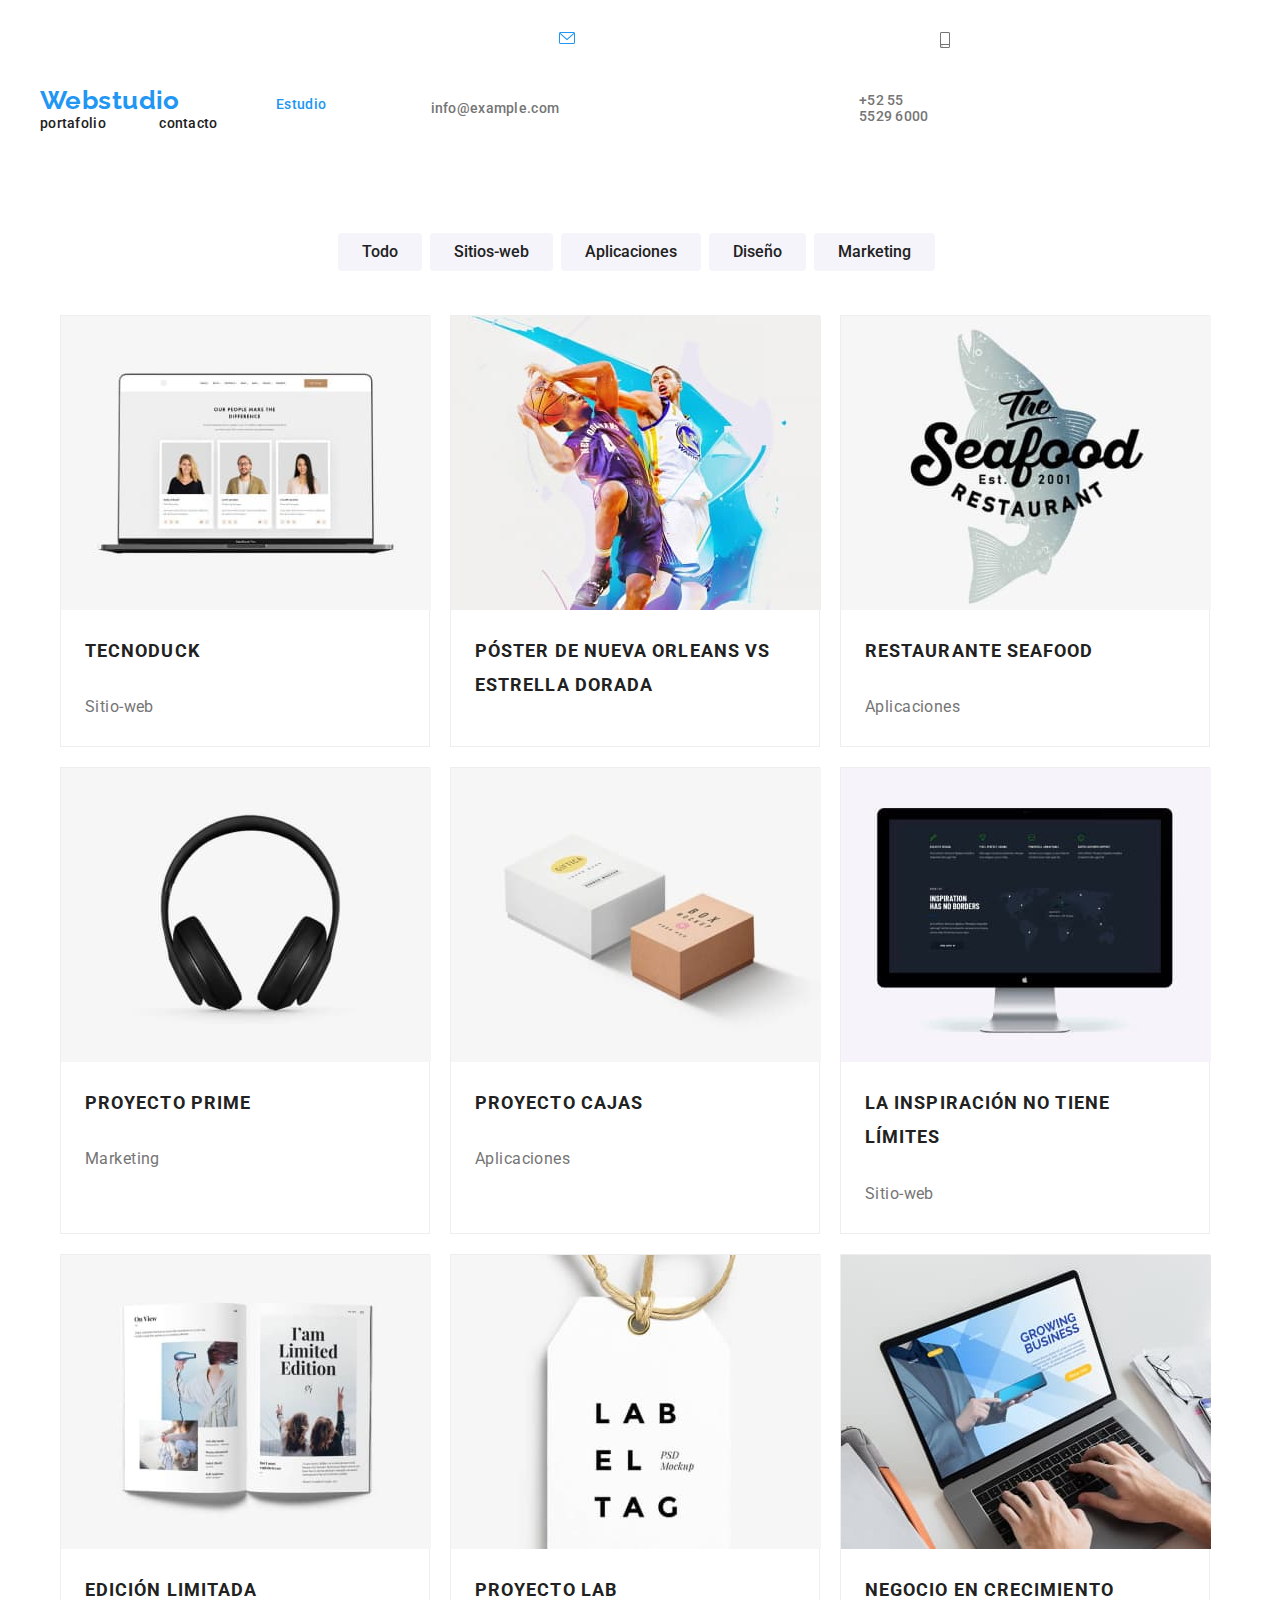
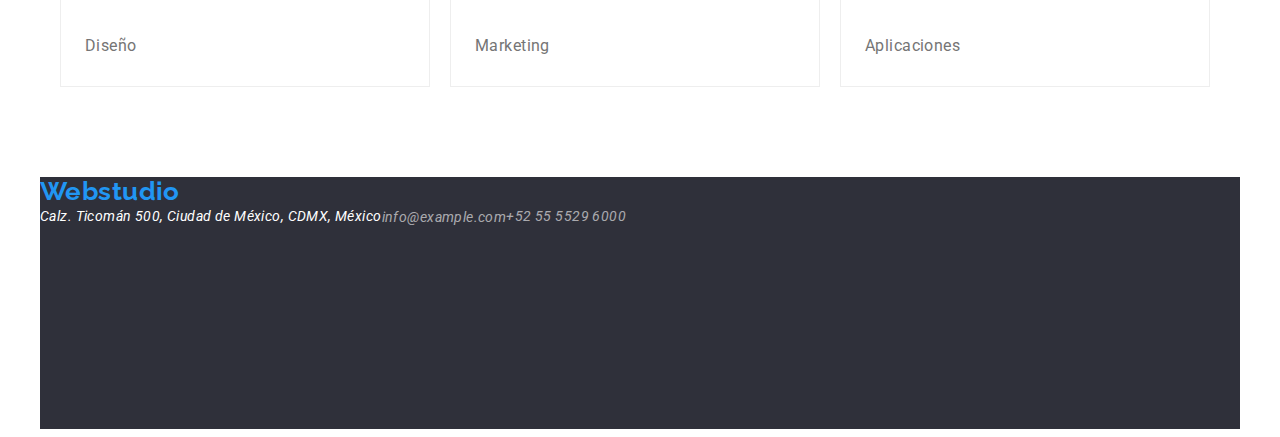
==== portafolio.html @ 9844e5c1 "manejo codigo html y css" ====
<!DOCTYPE html>
<html lang="en">
  <head>
    <meta charset="UTF-8" />
    <meta http-equiv="X-UA-Compatible" content="IE=edge" />
    <meta name="viewport" content="width=device-width, initial-scale=1.0" />
    <title>WebStudio</title>
    <link
      href="https://fonts.googleapis.com/css2?family=Raleway:wght@700&family=Roboto:wght@400;500;700;900&display=swap"
      rel="stylesheet"
    />
    <link rel="stylesheet" href="css/styles.css" type="text/css" />
  </head>

  <body>
    <!--Header section-->
    <header>
      <div class="container nav-container">
        <nav>
          <!-- Logo -->
          <a class="WebStudio" href="#">Webstudio</a>
          <!-- menu -->
    
          <a class="button active" href="./index.html">Estudio</a>
          <a class="button" href="./portafolio.html">portafolio</a>
          <a class="button" href="">contacto</a>
        </nav>
        <!-- Contactos -->
    
        <a class="date" href="">info@example.com</a>
        <a href="#">
          <svg class="icon">
            <use href="./images/icon.svg/Sprite.svg#sobre"></use>
          </svg>
        </a>
        <a class="date" href="">+52 55 5529 6000</a>
        <a href="#">
          <svg class="icon">
            <use href="./images/icon.svg/Sprite.svg#telefono"></use>
          </svg>
        </a>
      </div>
    </header>

    <!-- Botones menu seccion -->
    <main>
      <section class="buttonmenu container">
        <ul>
        <li>
          <button class="menu" type="button">Todo</button>
        </li>
        <li>
          <button class="menu" type="button">Sitios-web</button>
          </li>
      <li>
         <button class="menu" type="button">Aplicaciones</button>
        </li>
        <li>
        <button class="menu" type="button">Diseño</button>
        </li>
        <li>
          <button class="menu" type="button">Marketing</button>
        </li>
        </ul>
      </section>

      <section class="picture container">
        <!-- Imagenes-->
        <ul class="picture-section">
          <li class="picture-card">
            <img
              class="poster"
              src="./images/imagen8 (1).jpg"
              alt="desktop Apps"
              width="370"
            />
            <h3 class="title">Tecnoduck</h3>
            <p class="text">Sitio-web</p>
          </li>
          <li class="picture-card">
            <img
              class="poster"
              src="./images/imagen 9 (1).jpg"
              alt="desktop Apps"
              width="370"
            />
            <h3 class="title">Póster de Nueva Orleans vs Estrella Dorada</h3>
          </li>
          <li class="picture-card">
            <img
              class="poster"
              src="./images/imagen 10 (1).jpg"
              alt="desktop Apps"
              width="370"
            />
            <h3 class="title">Restaurante Seafood</h3>
            <p class="text">Aplicaciones</p>
          </li>
          <li class="picture-card">
            <img
              class="poster"
              src="./images/imagen 11 (1).jpg"
              alt="desktop Apps"
              width="370"
            />
            <h3 class="title">Proyecto Prime</h3>
            <p class="text">Marketing</p>
          </li>
          <li class="picture-card">
            <img
              class="poster"
              src="./images/imagen 12 (1).jpg"
              alt="desktop Apps"
              width="370"
            />
            <h3 class="title">Proyecto Cajas</h3>
            <p class="text">Aplicaciones</p>
          </li>
          <li class="picture-card">
            <img
              class="poster"
              src="./images/imagen 13 (1).jpg"
              alt="desktop Apps"
              width="370"
            />
            <h3 class="title">La inspiración no tiene límites</h3>
            <p class="text">Sitio-web</p>
          </li>
          <li class="picture-card">
            <img
              class="poster"
              src="./images/imagen 14 (1).jpg"
              alt="desktop Apps"
              width="370"
            />
            <h3 class="title">Edición Limitada</h3>
            <p class="text">Diseño</p>
          </li>
          <li class="picture-card">
            <img
              class="poster"
              src="./images/imagen 15 (1).jpg"
              alt="desktop Apps"
              width="370"
            />
            <h3 class="title">Proyecto LAB</h3>
            <p class="text">Marketing</p>
          </li>
          <li class="picture-card">
            <img
              class="poster"
              src="./images/imagen 16 (1).jpg"
              alt="desktop Apps"
              width="370"
            />
            <h3 class="title">Negocio en Crecimiento</h3>
            <p class="text">Aplicaciones</p>
          </li>
        </ul>
      </section>
    </main>

    <footer>
      <section class="backgrounddate container">
        <a class="WebStudio" href="#">Webstudio</a>
        <address>
          <ul>
            <li>
              <a
                class="address"
                href="#"
                target="_blank"
                rel="noopeener noreferrer"
              >
                Calz. Ticomán 500, Ciudad de México, CDMX, México</a
              >
            </li>
            <li>
              <a class="email" href="mailto:info@example.com">
                info@example.com</a
              >
            </li>
            <li>
              <a class="secondphone" href="tel: +52 55 5529 6000">
                +52 55 5529 6000
              </a>
            </li>
          </ul>
        </address>
      </section>
    </footer>
  </body>
</html>
---- css/styles.css ----
:root {
  --brand-color: #2196f3;
}

body {
  font-family: "Roboto", Courier, monospace;
  font-style: normal;
  font-size: 14px;
  letter-spacing: 0.03em;
}
a {
  text-decoration: none;
  color: currentColor;
}

.container {
  width: 1200px;
  margin: 0 auto;
}


.nav-container {
  display: flex;
  padding: 24px;
  justify-content: space-between;
  align-items: center;
}

ul {
  list-style-type: none;
  margin: 0;
  padding: 0;
  display: flex;
}
.WebStudio {
  font-family: "Raleway";
  font-weight: 700;
  font-size: 26px;
  line-height: 1.1;
  text-align: right;
  color: var(--brand-color);
  margin-right: 93px;
}

.button {
  font-family: "Roboto";
  font-weight: 500;
  line-height: 1.1;
  letter-spacing: 0.02em;
  font-size: 14px;
  line-height: 16px;
  color: #212121;
  margin-right: 50px;
}
.active {
  color: var(--brand-color);
}
.button:hover {
  color: var(--brand-color);
}

.date {
  font-family: "Roboto";
  font-weight: 500;
  line-height: 1.1;
  letter-spacing: 0.02em;
  color: #757575;
}
.date:hover {
  color: var(--brand-color);
}
.background {
  height: 600px;
  background-image: linear-gradient(
      rgba(47, 48, 58, 0.4),
      rgba(47, 48, 58, 0.4)
    ),
    url("/images/Imagebackground.jpg");
  background-repeat: no-repeat;
  background-position: 0 0;
}
.hero-container {
  display: flex;
  justify-content: center;
  align-items: center;
  flex-direction: column;
  height: 100%;
}

.firsttitle {
  width: 696px;
  height: 120px;

  font-family: "Roboto";
  font-weight: 900;
  font-size: 44px;
  line-height: 1.3;
  /* or 136% */

  letter-spacing: 0.06em;
  text-transform: uppercase;
  color: #ffffff;
  text-align: center;
}

.buttontitle {
  border: 5px solid var(--brand-color);
  background: var(--brand-color);
  border-radius: 5px;
  font-size: 16px;
  line-height: 1.9;
  font-weight: 700;
  color: #ffffff;
}

.benefits-container {
  display: flex;
  padding-top: 95px;
  justify-content: space-evenly;
}
.title {
  font-family: "Roboto";
  font-weight: 700;
  line-height: 1.1;
  text-transform: uppercase;
  color: #212121;
}

.text {
  display: block;
  font-family: "Roboto";
  font-weight: 400;
  line-height: 1.7;
  /* or 171% */
  color: #757575;
}

.secondtitle {
  font-family: "Roboto";
  font-weight: 700;
  font-size: 36px;
  line-height: 1.1;
  text-align: center;
  color: #212121;
  padding-top: 94px;
  padding-bottom: 50px;
}

.images {
  display: flex;
  flex-wrap: wrap;
  justify-content:space-between;
}
.image-container {
  position: relative;
}

.image-title {
  position: absolute;
  bottom: 0;
  left: 0;
  width: 100%;
  text-align: center;
 
  color: #ffffff;
 

  background-color: rgba(47, 48, 58, 0.8);
 
  padding: 27px;
  margin: 0;
 
}

.background-team {
  background: #f5f4fa;
}
.team-section {
  padding-bottom: 94px;
  display: flex;
  justify-content: space-evenly;
}


.team-images {
  box-sizing: border-box;
  width: 270px;
  height: 428px;
  left: 215px;
  top: 1785px;
  background: #ffffff;
  box-shadow: 0px 1px 3px rgba(0, 0, 0, 0.12), 0px 1px 1px rgba(0, 0, 0, 0.14),
    0px 2px 1px rgba(0, 0, 0, 0.2);
  border-radius: 0px 0px 4px 4px;
}
.person-image {
  display: block;
}
.nametitle {
  font-family: "Roboto";
  font-style: normal;
  font-weight: 500;
  font-size: 16px;
  line-height: 19px;
  text-align: center;
  /* identical to box height */

  letter-spacing: 0.03em;

  color: #212121;
}

.description {
  font-family: "Roboto";
  font-weight: 400;
  line-height: 1.1;
  /* or 171% */

  color: #757575;
  text-align: center;
}
 /* REVISAR */
.team-images ul {
  display: flex;
  align-items: center;
  justify-content: center;
  margin-top: 10px;
}

.customers {
  padding-bottom: 94px;
  display: flex;
  justify-content: space-evenly;
}
.icon-items {
  display: flex;
  justify-content: space-evenly;
  padding-bottom: 94px;
}
.icon-customer {
  box-sizing: border-box;
  width: 170px;
  height: 81px;
  left: 215px;
  top: 2447px;
  border: 1px solid #afb1b8;
  border-radius: 4px;
}

.backgrounddate {
  background: #2f303a;
  height: 252px;
  left: 0px;
  top: 2679px;
}

.date-container {
  display: block;
  justify-content: space-evenly;
  height: 100%;
  flex-direction: column;
  flex-wrap: wrap;
  align-items: baseline;
}

.address {
  font-family: "Roboto";
  font-weight: 400;
  line-height: 1.7;
  /* or 171% */

  color: #ffffff;
}

.email {
  font-family: "Roboto";
  font-weight: 400;
  line-height: 24px;
  /* or 171% */

  color: rgba(255, 255, 255, 0.6);
}

.secondphone {
  font-family: "Roboto";
  font-weight: 400;
  line-height: 1.7;
  /* or 171% */

  color: rgba(255, 255, 255, 0.6);
}
.redes {
  color: white;
}
.buttonmenu {
  display: flex;
  padding: 24px;
  justify-content: center;
}

.menu {
  font-family: "Roboto";
  font-weight: 500;
  font-size: 16px;
  line-height: 1.6;
  color: #212121;
  background: #f5f4fa;
  border-radius: 4px;
  border: 0;
  padding: 6px 24px;
  margin-right: 8px;
}
.menu:hover {
  background-color: var(--brand-color);
  color: #ffffff;
  cursor: pointer;
}

.picture-section {
  display: flex;
  padding: 20px;
  padding-bottom: 90px;
  flex-wrap: wrap;
  gap: 20px;
}

.picture {
  padding-right: 24px;
  padding-left: 24px;
}
.picture-card {
  box-sizing: border-box;
  width: 370px;
  background: #ffffff;
  border: 1px solid #eeeeee;
}

.picture-card:hover {
  box-shadow: 0px 1px 1px rgba(0, 0, 0, 0.12), 0px 4px 4px rgba(0, 0, 0, 0.06),
    1px 4px 6px rgba(0, 0, 0, 0.16);
}
.poster {
  display: block;
}
.title {
  font-weight: 700;
  font-size: 18px;
  line-height: 1.9;
  letter-spacing: 0.06em;
  margin: 24px;
}
.text {
  color: #757575;
  font-size: 16px;
  line-height: 1.9;
  margin: 24px;
}
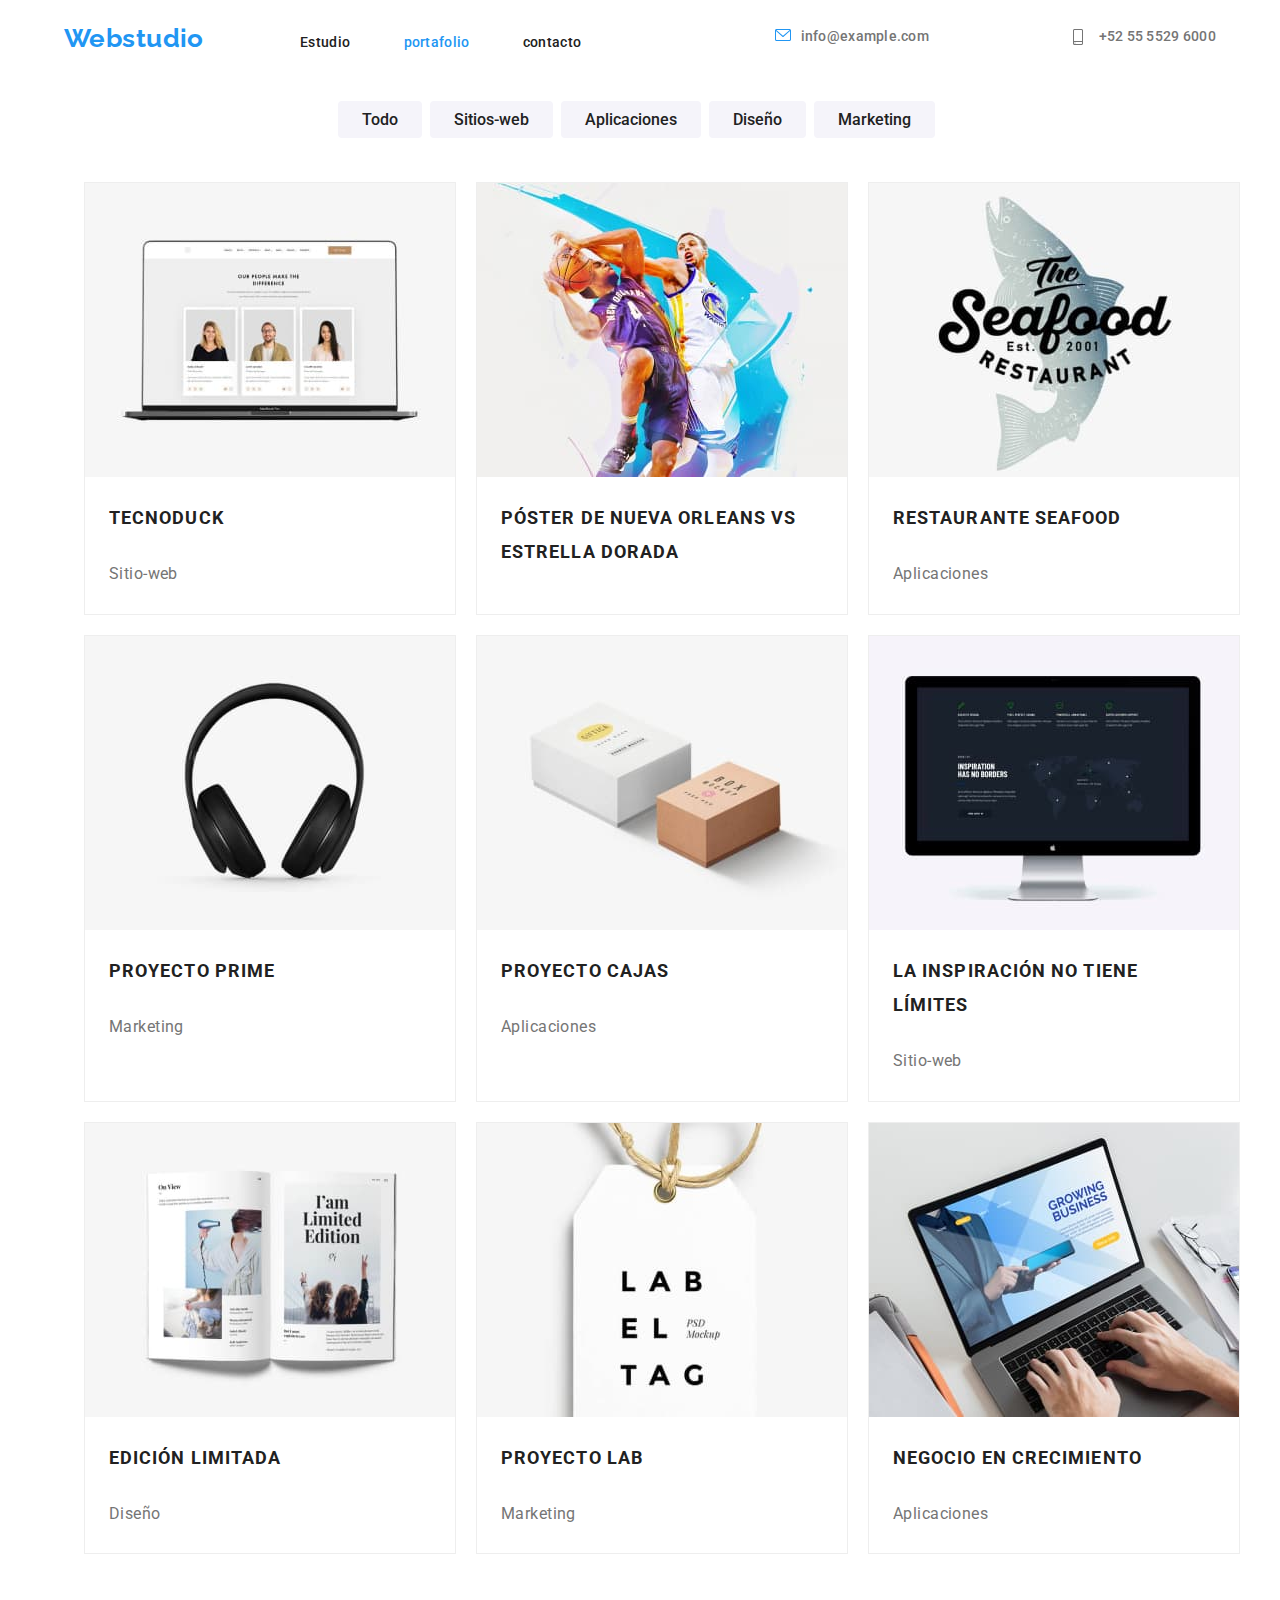
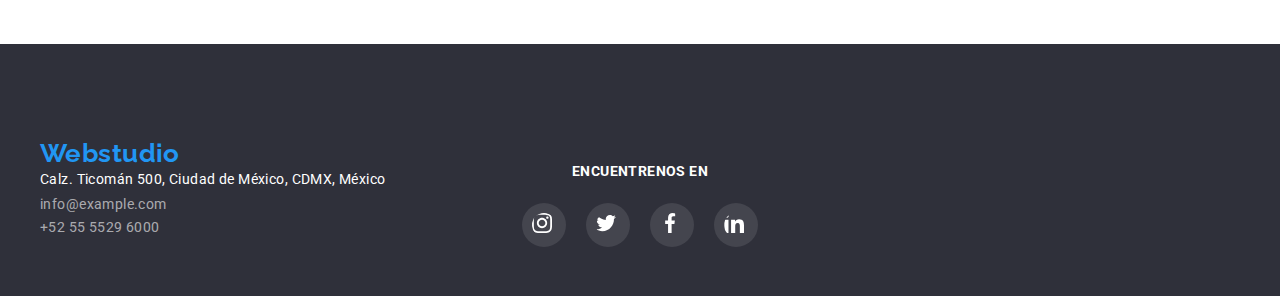
==== commit 52d73bb1: "html + css" ====
--- a/portafolio.html
+++ b/portafolio.html
@@ -5,6 +5,12 @@
     <meta http-equiv="X-UA-Compatible" content="IE=edge" />
     <meta name="viewport" content="width=device-width, initial-scale=1.0" />
     <title>WebStudio</title>
+
+    <link
+      rel="stylesheet"
+      href="https://cdnjs.cloudflare.com/ajax/libs/modern-normalize/1.0.0/modern-normalize.min.css"
+    />
+
     <link
       href="https://fonts.googleapis.com/css2?family=Raleway:wght@700&family=Roboto:wght@400;500;700;900&display=swap"
       rel="stylesheet"
@@ -20,25 +26,32 @@
           <!-- Logo -->
           <a class="WebStudio" href="#">Webstudio</a>
           <!-- menu -->
-    
-          <a class="button active" href="./index.html">Estudio</a>
-          <a class="button" href="./portafolio.html">portafolio</a>
+
+          <a class="button" href="./index.html">Estudio</a>
+          <a class="button active" href="./portafolio.html">portafolio</a>
           <a class="button" href="">contacto</a>
         </nav>
+
         <!-- Contactos -->
-    
-        <a class="date" href="">info@example.com</a>
-        <a href="#">
-          <svg class="icon">
-            <use href="./images/icon.svg/Sprite.svg#sobre"></use>
-          </svg>
-        </a>
-        <a class="date" href="">+52 55 5529 6000</a>
-        <a href="#">
-          <svg class="icon">
-            <use href="./images/icon.svg/Sprite.svg#telefono"></use>
-          </svg>
-        </a>
+        <!-- Email -->
+        <div class="contacto">
+          <a class="date" href="">info@example.com</a>
+          <a href="#">
+            <svg class="icon-email">
+              <use href="./images/icon.svg/Sprite.svg#sobre"></use>
+            </svg>
+          </a>
+        </div>
+
+        <!-- Teléfono -->
+        <div class="contacto">
+          <a class="date" href="">+52 55 5529 6000</a>
+          <a href="#">
+            <svg class="icon-phone">
+              <use href="./images/icon.svg/Sprite.svg#telefono"></use>
+            </svg>
+          </a>
+        </div>
       </div>
     </header>
 
@@ -46,21 +59,21 @@
     <main>
       <section class="buttonmenu container">
         <ul>
-        <li>
-          <button class="menu" type="button">Todo</button>
-        </li>
-        <li>
-          <button class="menu" type="button">Sitios-web</button>
-          </li>
-      <li>
-         <button class="menu" type="button">Aplicaciones</button>
-        </li>
-        <li>
-        <button class="menu" type="button">Diseño</button>
-        </li>
-        <li>
-          <button class="menu" type="button">Marketing</button>
-        </li>
+          <li>
+            <button class="menu" type="button">Todo</button>
+          </li>
+          <li>
+            <button class="menu" type="button">Sitios-web</button>
+          </li>
+          <li>
+            <button class="menu" type="button">Aplicaciones</button>
+          </li>
+          <li>
+            <button class="menu" type="button">Diseño</button>
+          </li>
+          <li>
+            <button class="menu" type="button">Marketing</button>
+          </li>
         </ul>
       </section>
 
@@ -160,11 +173,12 @@
       </section>
     </main>
 
-    <footer>
-      <section class="backgrounddate container">
+    <footer class="footer">
+      <section class="container backgrounddate">
         <a class="WebStudio" href="#">Webstudio</a>
+
         <address>
-          <ul>
+          <ul class="style">
             <li>
               <a
                 class="address"
@@ -175,6 +189,7 @@
                 Calz. Ticomán 500, Ciudad de México, CDMX, México</a
               >
             </li>
+
             <li>
               <a class="email" href="mailto:info@example.com">
                 info@example.com</a
@@ -182,11 +197,45 @@
             </li>
             <li>
               <a class="secondphone" href="tel: +52 55 5529 6000">
-                +52 55 5529 6000
-              </a>
+                +52 55 5529 6000</a
+              >
             </li>
           </ul>
         </address>
+
+        <div class="find">
+          <p class="find-title">ENCUENTRENOS EN</p>
+          <ul class="social-icons">
+            <li>
+              <a href="#">
+                <svg class="find-redes">
+                  <use href="./images/icon.svg/Sprite.svg#instagram2"></use>
+                </svg>
+              </a>
+            </li>
+            <li>
+              <a href="#">
+                <svg class="find-redes">
+                  <use href="./images/icon.svg/Sprite.svg#twitter2"></use>
+                </svg>
+              </a>
+            </li>
+            <li>
+              <a href="#">
+                <svg class="find-redes">
+                  <use href="./images/icon.svg/Sprite.svg#facebook2"></use>
+                </svg>
+              </a>
+            </li>
+            <li>
+              <a href="#">
+                <svg class="find-redes">
+                  <use href="./images/icon.svg/Sprite.svg#linkedin2"></use>
+                </svg>
+              </a>
+            </li>
+          </ul>
+        </div>
       </section>
     </footer>
   </body>
--- a/css/styles.css
+++ b/css/styles.css
@@ -18,7 +18,6 @@
   margin: 0 auto;
 }
 
-
 .nav-container {
   display: flex;
   padding: 24px;
@@ -69,6 +68,27 @@
 .date:hover {
   color: var(--brand-color);
 }
+
+.contacto {
+  display: inline-block;
+}
+
+.contacto a {
+  float: right;
+}
+
+.icon-email {
+  height: 16px;
+  width: 16px;
+  margin-right: 10px;
+}
+
+.icon-phone {
+  height: 16px;
+  width: 16px;
+  margin-right: 10px;
+}
+
 .background {
   height: 600px;
   background-image: linear-gradient(
@@ -149,7 +169,7 @@
 .images {
   display: flex;
   flex-wrap: wrap;
-  justify-content:space-between;
+  justify-content: space-between;
 }
 .image-container {
   position: relative;
@@ -161,15 +181,10 @@
   left: 0;
   width: 100%;
   text-align: center;
- 
-  color: #ffffff;
- 
-
+  color: #ffffff;
   background-color: rgba(47, 48, 58, 0.8);
- 
   padding: 27px;
   margin: 0;
- 
 }
 
 .background-team {
@@ -180,7 +195,6 @@
   display: flex;
   justify-content: space-evenly;
 }
-
 
 .team-images {
   box-sizing: border-box;
@@ -193,6 +207,7 @@
     0px 2px 1px rgba(0, 0, 0, 0.2);
   border-radius: 0px 0px 4px 4px;
 }
+
 .person-image {
   display: block;
 }
@@ -219,12 +234,16 @@
   color: #757575;
   text-align: center;
 }
- /* REVISAR */
-.team-images ul {
+
+.social-icons {
   display: flex;
   align-items: center;
   justify-content: center;
-  margin-top: 10px;
+}
+
+.icon-redes {
+  height: 44px;
+  width: 44px;
 }
 
 .customers {
@@ -247,29 +266,40 @@
   border-radius: 4px;
 }
 
+.icon-svg {
+  margin-top: 14px;
+  margin-left: 32px;
+  fill: #afb1b8;
+}
+
+/* reviar hover*/
+.icon-svg:hover {
+  fill: var(--brand-color);
+}
+
+.footer {
+  background: #2f303a;
+}
+
 .backgrounddate {
-  background: #2f303a;
   height: 252px;
-  left: 0px;
-  top: 2679px;
-}
-
-.date-container {
-  display: block;
-  justify-content: space-evenly;
-  height: 100%;
-  flex-direction: column;
-  flex-wrap: wrap;
-  align-items: baseline;
-}
-
+  padding: 95px 0;
+}
+
+address {
+  font-style: normal;
+}
 .address {
   font-family: "Roboto";
   font-weight: 400;
   line-height: 1.7;
   /* or 171% */
-
-  color: #ffffff;
+  color: #ffffff;
+}
+
+.style {
+  display: flex;
+  flex-direction: column;
 }
 
 .email {
@@ -289,9 +319,31 @@
 
   color: rgba(255, 255, 255, 0.6);
 }
-.redes {
-  color: white;
-}
+
+.find {
+  display: flex;
+  align-items: center;
+  flex-direction: column;
+  margin: -90px;
+}
+
+.find-title {
+  font-family: "Roboto";
+  font-weight: 700;
+  font-size: 14px;
+  color: #ffffff;
+}
+
+.find-redes {
+  align-items: center;
+  height: 44px;
+    width: 44px;
+    background-color: rgba(255, 255, 255, 0.1);
+      border-radius: 50%;
+      padding: 10px;
+      margin: 10px;
+     }
+
 .buttonmenu {
   display: flex;
   padding: 24px;
@@ -317,11 +369,11 @@
 }
 
 .picture-section {
-  display: flex;
-  padding: 20px;
-  padding-bottom: 90px;
-  flex-wrap: wrap;
-  gap: 20px;
+  display: grid;
+    grid-template-columns: repeat(3, 1fr);
+    grid-gap: 20px;
+    padding: 20px;
+    padding-bottom: 90px;
 }
 
 .picture {
@@ -330,15 +382,15 @@
 }
 .picture-card {
   box-sizing: border-box;
-  width: 370px;
-  background: #ffffff;
-  border: 1px solid #eeeeee;
+    background: #ffffff;
+    border: 1px solid #eeeeee;
 }
 
 .picture-card:hover {
   box-shadow: 0px 1px 1px rgba(0, 0, 0, 0.12), 0px 4px 4px rgba(0, 0, 0, 0.06),
     1px 4px 6px rgba(0, 0, 0, 0.16);
 }
+
 .poster {
   display: block;
 }
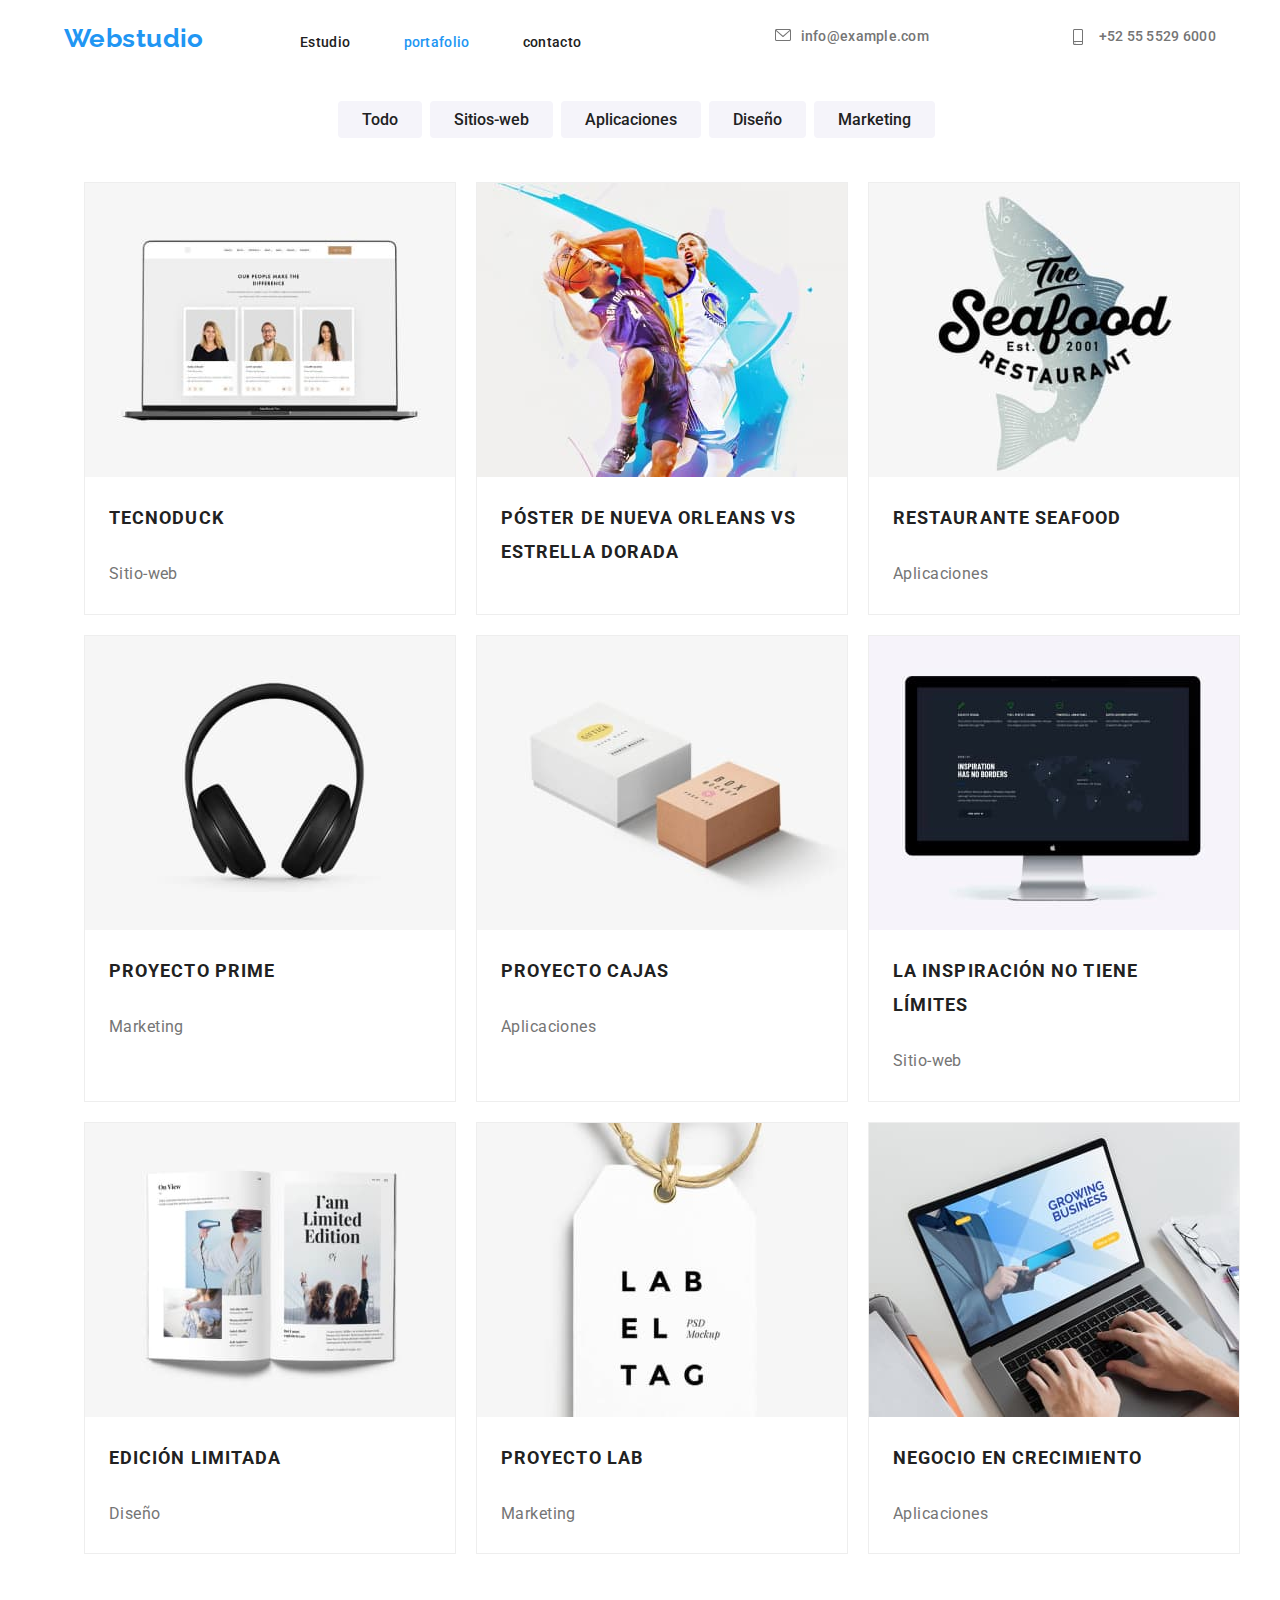
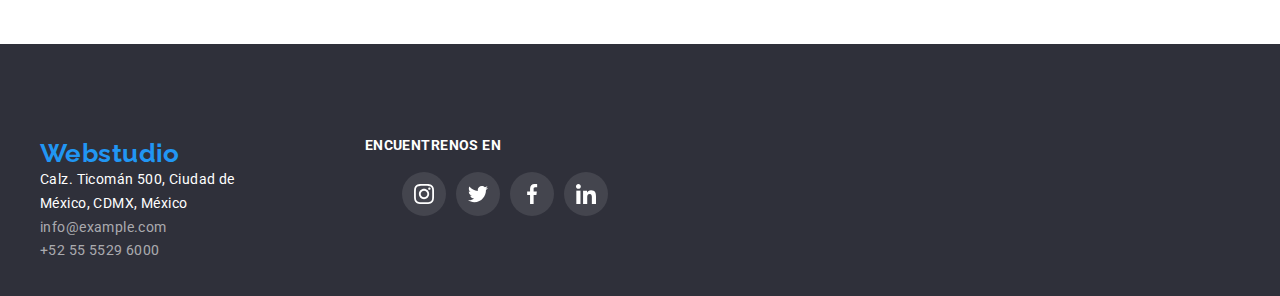
==== commit cbb9067b: "codigo html y css" ====
--- a/portafolio.html
+++ b/portafolio.html
@@ -176,65 +176,62 @@
     <footer class="footer">
       <section class="container backgrounddate">
         <a class="WebStudio" href="#">Webstudio</a>
-
-        <address>
-          <ul class="style">
-            <li>
-              <a
-                class="address"
-                href="#"
-                target="_blank"
-                rel="noopeener noreferrer"
-              >
-                Calz. Ticomán 500, Ciudad de México, CDMX, México</a
-              >
-            </li>
-
-            <li>
-              <a class="email" href="mailto:info@example.com">
-                info@example.com</a
-              >
-            </li>
-            <li>
-              <a class="secondphone" href="tel: +52 55 5529 6000">
-                +52 55 5529 6000</a
-              >
-            </li>
-          </ul>
-        </address>
-
-        <div class="find">
-          <p class="find-title">ENCUENTRENOS EN</p>
-          <ul class="social-icons">
-            <li>
-              <a href="#">
-                <svg class="find-redes">
-                  <use href="./images/icon.svg/Sprite.svg#instagram2"></use>
-                </svg>
-              </a>
-            </li>
-            <li>
-              <a href="#">
-                <svg class="find-redes">
-                  <use href="./images/icon.svg/Sprite.svg#twitter2"></use>
-                </svg>
-              </a>
-            </li>
-            <li>
-              <a href="#">
-                <svg class="find-redes">
-                  <use href="./images/icon.svg/Sprite.svg#facebook2"></use>
-                </svg>
-              </a>
-            </li>
-            <li>
-              <a href="#">
-                <svg class="find-redes">
-                  <use href="./images/icon.svg/Sprite.svg#linkedin2"></use>
-                </svg>
-              </a>
-            </li>
-          </ul>
+        <div class="address-find-container">
+          <address>
+            <ul class="style">
+              <li>
+                <a class="address" href="#" target="_blank" rel="noopeener noreferrer">
+                  Calz. Ticomán 500, Ciudad de</a>
+              </li>
+    
+              <li>
+                <a class="address" href="#" target="_blank" rel="noopeener noreferrer">
+                  México, CDMX, México</a>
+              </li>
+              <li>
+                <a class="email" href="mailto:info@example.com">
+                  info@example.com</a>
+              </li>
+              <li>
+                <a class="secondphone" href="tel: +52 55 5529 6000">
+                  +52 55 5529 6000</a>
+              </li>
+            </ul>
+          </address>
+    
+          <div class="find">
+            <p class="find-title">ENCUENTRENOS EN</p>
+            <ul class="social-icons">
+              <li>
+                <a href="#" class="icon-find">
+                  <svg class="find-redes">
+                    <use href="./images/icon.svg/Sprite.svg#instagram2"></use>
+                  </svg>
+                </a>
+              </li>
+              <li>
+                <a href="#" class="icon-find">
+                  <svg class="find-redes">
+                    <use href="./images/icon.svg/Sprite.svg#twitter2"></use>
+                  </svg>
+                </a>
+              </li>
+              <li>
+                <a href="#" class="icon-find">
+                  <svg class="find-redes">
+                    <use href="./images/icon.svg/Sprite.svg#facebook2"></use>
+                  </svg>
+                </a>
+              </li>
+              <li>
+                <a href="#" class="icon-find">
+                  <svg class="find-redes">
+                    <use href="./images/icon.svg/Sprite.svg#linkedin2"></use>
+                  </svg>
+                </a>
+              </li>
+            </ul>
+          </div>
         </div>
       </section>
     </footer>
--- a/css/styles.css
+++ b/css/styles.css
@@ -31,6 +31,9 @@
   padding: 0;
   display: flex;
 }
+
+/* Logo */
+
 .WebStudio {
   font-family: "Raleway";
   font-weight: 700;
@@ -40,6 +43,8 @@
   color: var(--brand-color);
   margin-right: 93px;
 }
+
+/* menu */
 
 .button {
   font-family: "Roboto";
@@ -58,6 +63,20 @@
   color: var(--brand-color);
 }
 
+/* contacto*/
+
+.contacto {
+  display: inline-block;
+}
+
+.contacto a {
+  float: right;
+}
+
+.contacto a:hover svg {
+  fill: #2196F3;
+}
+
 .date {
   font-family: "Roboto";
   font-weight: 500;
@@ -67,27 +86,23 @@
 }
 .date:hover {
   color: var(--brand-color);
-}
-
-.contacto {
-  display: inline-block;
-}
-
-.contacto a {
-  float: right;
 }
 
 .icon-email {
   height: 16px;
   width: 16px;
   margin-right: 10px;
+  fill: #757575;
 }
 
 .icon-phone {
   height: 16px;
   width: 16px;
   margin-right: 10px;
-}
+  fill: #757575;
+}
+
+/* Nuestro contenido seccion */
 
 .background {
   height: 600px;
@@ -133,6 +148,8 @@
   color: #ffffff;
 }
 
+/* beneficios seccion */
+
 .benefits-container {
   display: flex;
   padding-top: 95px;
@@ -145,7 +162,6 @@
   text-transform: uppercase;
   color: #212121;
 }
-
 .text {
   display: block;
   font-family: "Roboto";
@@ -155,6 +171,8 @@
   color: #757575;
 }
 
+/* A que nos dedicamos seccion */
+
 .secondtitle {
   font-family: "Roboto";
   font-weight: 700;
@@ -165,7 +183,6 @@
   padding-top: 94px;
   padding-bottom: 50px;
 }
-
 .images {
   display: flex;
   flex-wrap: wrap;
@@ -174,7 +191,6 @@
 .image-container {
   position: relative;
 }
-
 .image-title {
   position: absolute;
   bottom: 0;
@@ -187,6 +203,8 @@
   margin: 0;
 }
 
+/* Nuestro equipo */
+
 .background-team {
   background: #f5f4fa;
 }
@@ -195,7 +213,6 @@
   display: flex;
   justify-content: space-evenly;
 }
-
 .team-images {
   box-sizing: border-box;
   width: 270px;
@@ -207,7 +224,6 @@
     0px 2px 1px rgba(0, 0, 0, 0.2);
   border-radius: 0px 0px 4px 4px;
 }
-
 .person-image {
   display: block;
 }
@@ -219,12 +235,9 @@
   line-height: 19px;
   text-align: center;
   /* identical to box height */
-
   letter-spacing: 0.03em;
-
   color: #212121;
 }
-
 .description {
   font-family: "Roboto";
   font-weight: 400;
@@ -237,31 +250,47 @@
 
 .social-icons {
   display: flex;
-  align-items: center;
-  justify-content: center;
+  gap: 0px;
+  padding: 0px 32px;
 }
 
 .icon-redes {
-  height: 44px;
+  height: 20px;
+  width: 20px;
+}
+
+.logo-redes {
+  display: flex;
   width: 44px;
-}
+height: 44px;
+align-items: center;  
+justify-content: center;
+fill: #AFB1B8;
+border-radius: 50px;
+}
+.logo-redes:hover {
+  background-color: var(--brand-color);
+
+}
+
+/* Nuestros clientes */
 
 .customers {
   padding-bottom: 94px;
   display: flex;
   justify-content: space-evenly;
 }
+
 .icon-items {
   display: flex;
   justify-content: space-evenly;
   padding-bottom: 94px;
 }
+
 .icon-customer {
   box-sizing: border-box;
   width: 170px;
   height: 81px;
-  left: 215px;
-  top: 2447px;
   border: 1px solid #afb1b8;
   border-radius: 4px;
 }
@@ -270,22 +299,26 @@
   margin-top: 14px;
   margin-left: 32px;
   fill: #afb1b8;
-}
-
-/* reviar hover*/
-.icon-svg:hover {
+  /* Color inicial del ícono */
+}
+
+.icon-items:hover .icon-svg {
   fill: var(--brand-color);
-}
+  /* Color al hacer hover */
+}
+.icon-customer:hover {
+  border-color: var(--brand-color);
+}
+
+/* footer seccion*/
 
 .footer {
   background: #2f303a;
 }
-
 .backgrounddate {
   height: 252px;
   padding: 95px 0;
 }
-
 address {
   font-style: normal;
 }
@@ -296,21 +329,17 @@
   /* or 171% */
   color: #ffffff;
 }
-
 .style {
   display: flex;
   flex-direction: column;
 }
-
 .email {
   font-family: "Roboto";
   font-weight: 400;
   line-height: 24px;
   /* or 171% */
-
   color: rgba(255, 255, 255, 0.6);
 }
-
 .secondphone {
   font-family: "Roboto";
   font-weight: 400;
@@ -321,35 +350,49 @@
 }
 
 .find {
-  display: flex;
+ display: flex;
+ flex-direction: column;
+ align-content:space-evenly;
+margin-left: 130px;
+margin-top: -45px;
+}
+.find-title {
+  font-family: "Roboto";
+  font-weight: 700;
+  font-size: 14px;
+  color: #ffffff;
+}
+
+.icon-find {
+  display: flex ;
+  width: 44px;
+  height: 44px;
   align-items: center;
-  flex-direction: column;
-  margin: -90px;
-}
-
-.find-title {
-  font-family: "Roboto";
-  font-weight: 700;
-  font-size: 14px;
-  color: #ffffff;
-}
-
+  justify-content: center;
+  border-radius: 50px;
+  background: rgba(255, 255, 255, 0.1);
+  margin: 5px;
+}
 .find-redes {
-  align-items: center;
-  height: 44px;
-    width: 44px;
-    background-color: rgba(255, 255, 255, 0.1);
-      border-radius: 50%;
-      padding: 10px;
-      margin: 10px;
-     }
+ height: 20px;
+ width: 20px;
+}
+.icon-find:hover {
+  background-color: var(--brand-color);
+}  
+
+.address-find-container {
+  display: flex;
+ }
+
+/* Portafolio */
+/* Botones menu seccion */
 
 .buttonmenu {
   display: flex;
   padding: 24px;
   justify-content: center;
 }
-
 .menu {
   font-family: "Roboto";
   font-weight: 500;
@@ -368,29 +411,28 @@
   cursor: pointer;
 }
 
+/* Imagenes */
+
 .picture-section {
   display: grid;
-    grid-template-columns: repeat(3, 1fr);
-    grid-gap: 20px;
-    padding: 20px;
-    padding-bottom: 90px;
-}
-
+  grid-template-columns: repeat(3, 1fr);
+  grid-gap: 20px;
+  padding: 20px;
+  padding-bottom: 90px;
+}
 .picture {
   padding-right: 24px;
   padding-left: 24px;
 }
 .picture-card {
   box-sizing: border-box;
-    background: #ffffff;
-    border: 1px solid #eeeeee;
-}
-
+  background: #ffffff;
+  border: 1px solid #eeeeee;
+}
 .picture-card:hover {
   box-shadow: 0px 1px 1px rgba(0, 0, 0, 0.12), 0px 4px 4px rgba(0, 0, 0, 0.06),
     1px 4px 6px rgba(0, 0, 0, 0.16);
 }
-
 .poster {
   display: block;
 }
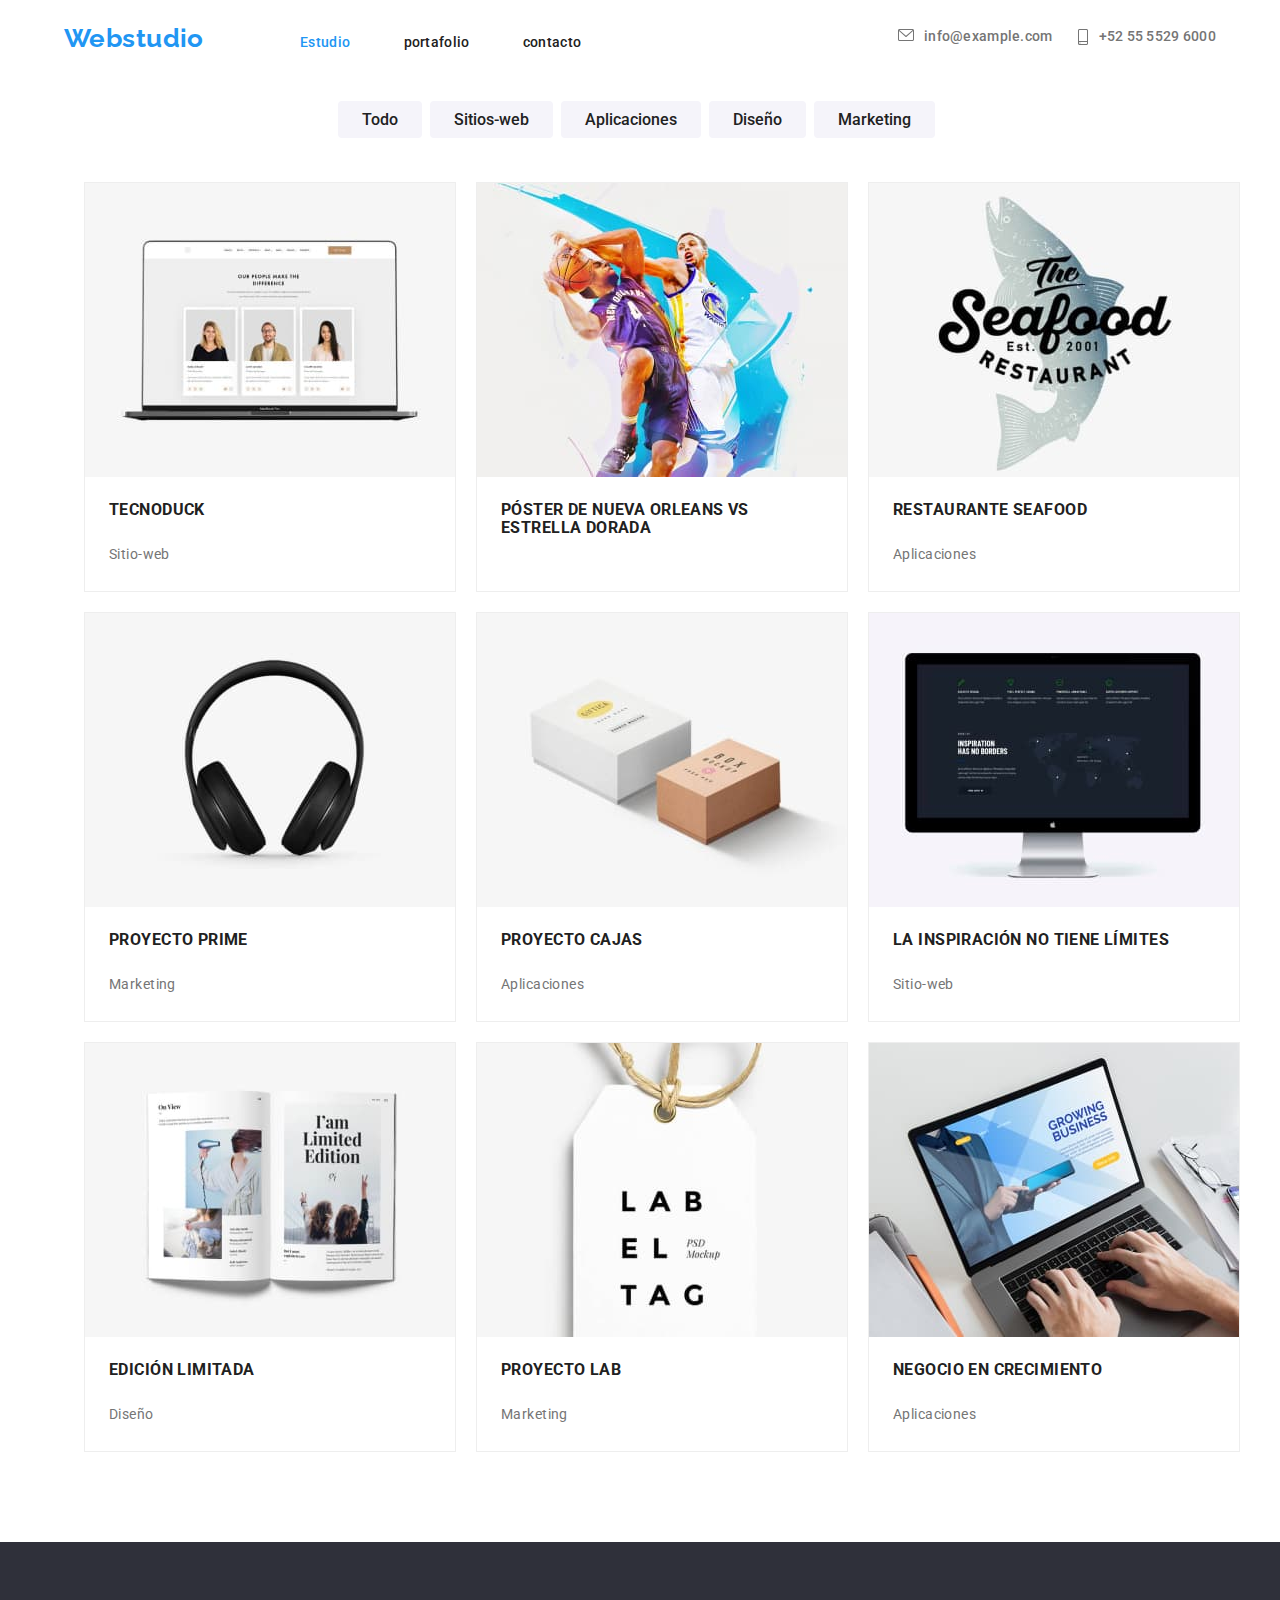
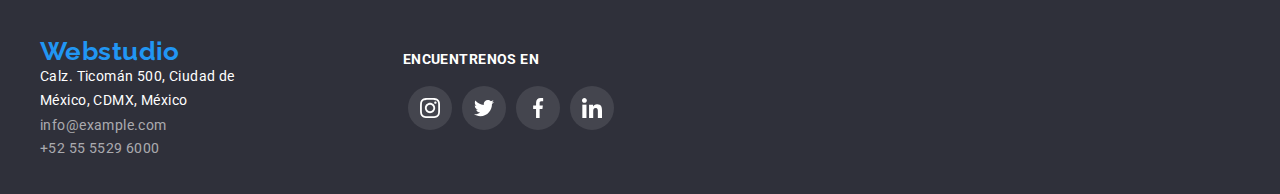
==== commit 043f1d3a: "correcion codigo html +css" ====
--- a/portafolio.html
+++ b/portafolio.html
@@ -26,31 +26,33 @@
           <!-- Logo -->
           <a class="WebStudio" href="#">Webstudio</a>
           <!-- menu -->
-
-          <a class="button" href="./index.html">Estudio</a>
-          <a class="button active" href="./portafolio.html">portafolio</a>
+    
+          <a class="button active" href="./index.html">Estudio</a>
+          <a class="button" href="./portafolio.html">portafolio</a>
           <a class="button" href="">contacto</a>
         </nav>
-
+    
         <!-- Contactos -->
         <!-- Email -->
-        <div class="contacto">
-          <a class="date" href="">info@example.com</a>
-          <a href="#">
-            <svg class="icon-email">
-              <use href="./images/icon.svg/Sprite.svg#sobre"></use>
-            </svg>
-          </a>
-        </div>
-
-        <!-- Teléfono -->
-        <div class="contacto">
-          <a class="date" href="">+52 55 5529 6000</a>
-          <a href="#">
-            <svg class="icon-phone">
-              <use href="./images/icon.svg/Sprite.svg#telefono"></use>
-            </svg>
-          </a>
+        <div class="infocontact">
+          <div class="contacto">
+            <a class="date" href="">info@example.com</a>
+            <a href="#">
+              <svg class="icon-email">
+                <use href="./images/icon.svg/Sprite.svg#sobre"></use>
+              </svg>
+            </a>
+          </div>
+    
+          <!-- Teléfono -->
+          <div class="contacto">
+            <a class="date" href="">+52 55 5529 6000</a>
+            <a href="#">
+              <svg class="icon-phone">
+                <use href="./images/icon.svg/Sprite.svg#telefono"></use>
+              </svg>
+            </a>
+          </div>
         </div>
       </div>
     </header>
@@ -175,33 +177,35 @@
 
     <footer class="footer">
       <section class="container backgrounddate">
-        <a class="WebStudio" href="#">Webstudio</a>
         <div class="address-find-container">
-          <address>
-            <ul class="style">
-              <li>
-                <a class="address" href="#" target="_blank" rel="noopeener noreferrer">
-                  Calz. Ticomán 500, Ciudad de</a>
-              </li>
-    
-              <li>
-                <a class="address" href="#" target="_blank" rel="noopeener noreferrer">
-                  México, CDMX, México</a>
-              </li>
-              <li>
-                <a class="email" href="mailto:info@example.com">
-                  info@example.com</a>
-              </li>
-              <li>
-                <a class="secondphone" href="tel: +52 55 5529 6000">
-                  +52 55 5529 6000</a>
-              </li>
-            </ul>
-          </address>
-    
+          <div>
+            <a class="WebStudio" href="#">Webstudio</a>
+            <address>
+              <ul class="style">
+                <li>
+                  <a class="address" href="#" target="_blank" rel="noopeener noreferrer">
+                    Calz. Ticomán 500, Ciudad de</a>
+                </li>
+    
+                <li>
+                  <a class="address" href="#" target="_blank" rel="noopeener noreferrer">
+                    México, CDMX, México</a>
+                </li>
+                <li>
+                  <a class="email" href="mailto:info@example.com">
+                    info@example.com</a>
+                </li>
+                <li>
+                  <a class="secondphone" href="tel: +52 55 5529 6000">
+                    +52 55 5529 6000</a>
+                </li>
+              </ul>
+            </address>
+          </div>
           <div class="find">
             <p class="find-title">ENCUENTRENOS EN</p>
-            <ul class="social-icons">
+    
+            <ul>
               <li>
                 <a href="#" class="icon-find">
                   <svg class="find-redes">
--- a/css/styles.css
+++ b/css/styles.css
@@ -65,16 +65,19 @@
 
 /* contacto*/
 
-.contacto {
-  display: inline-block;
+.infocontact {
+  display: flex;
+  justify-content: space-between;
 }
 
 .contacto a {
   float: right;
 }
 
-.contacto a:hover svg {
-  fill: #2196F3;
+.contacto a:hover,
+.contacto a:hover + a svg {
+  color: #2196f3;
+  fill: #2196f3;
 }
 
 .date {
@@ -83,9 +86,6 @@
   line-height: 1.1;
   letter-spacing: 0.02em;
   color: #757575;
-}
-.date:hover {
-  color: var(--brand-color);
 }
 
 .icon-email {
@@ -98,7 +98,8 @@
 .icon-phone {
   height: 16px;
   width: 16px;
-  margin-right: 10px;
+  margin-right: 5px;
+  margin-left: 25px;
   fill: #757575;
 }
 
@@ -111,8 +112,6 @@
       rgba(47, 48, 58, 0.4)
     ),
     url("/images/Imagebackground.jpg");
-  background-repeat: no-repeat;
-  background-position: 0 0;
 }
 .hero-container {
   display: flex;
@@ -153,7 +152,7 @@
 .benefits-container {
   display: flex;
   padding-top: 95px;
-  justify-content: space-evenly;
+  justify-content: space-between;
 }
 .title {
   font-family: "Roboto";
@@ -161,7 +160,9 @@
   line-height: 1.1;
   text-transform: uppercase;
   color: #212121;
-}
+  margin: 24px;
+}
+
 .text {
   display: block;
   font-family: "Roboto";
@@ -169,6 +170,7 @@
   line-height: 1.7;
   /* or 171% */
   color: #757575;
+  margin: 24px;
 }
 
 /* A que nos dedicamos seccion */
@@ -262,15 +264,17 @@
 .logo-redes {
   display: flex;
   width: 44px;
-height: 44px;
-align-items: center;  
-justify-content: center;
-fill: #AFB1B8;
-border-radius: 50px;
+  height: 44px;
+  align-items: center;
+  justify-content: center;
+  fill: #afb1b8;
+  border-radius: 50px;
 }
 .logo-redes:hover {
   background-color: var(--brand-color);
-
+}
+.logo-redes:hover {
+  fill: #eeeeee;
 }
 
 /* Nuestros clientes */
@@ -286,7 +290,6 @@
   justify-content: space-evenly;
   padding-bottom: 94px;
 }
-
 .icon-customer {
   box-sizing: border-box;
   width: 170px;
@@ -294,14 +297,12 @@
   border: 1px solid #afb1b8;
   border-radius: 4px;
 }
-
 .icon-svg {
   margin-top: 14px;
   margin-left: 32px;
   fill: #afb1b8;
   /* Color inicial del ícono */
 }
-
 .icon-items:hover .icon-svg {
   fill: var(--brand-color);
   /* Color al hacer hover */
@@ -323,6 +324,7 @@
   font-style: normal;
 }
 .address {
+  display: flex;
   font-family: "Roboto";
   font-weight: 400;
   line-height: 1.7;
@@ -350,11 +352,10 @@
 }
 
 .find {
- display: flex;
- flex-direction: column;
- align-content:space-evenly;
-margin-left: 130px;
-margin-top: -45px;
+  display: flex;
+  flex-direction: column;
+  align-content: space-evenly;
+  margin-left: 130px;
 }
 .find-title {
   font-family: "Roboto";
@@ -364,7 +365,7 @@
 }
 
 .icon-find {
-  display: flex ;
+  display: flex;
   width: 44px;
   height: 44px;
   align-items: center;
@@ -374,16 +375,16 @@
   margin: 5px;
 }
 .find-redes {
- height: 20px;
- width: 20px;
+  height: 20px;
+  width: 20px;
 }
 .icon-find:hover {
   background-color: var(--brand-color);
-}  
+}
 
 .address-find-container {
   display: flex;
- }
+}
 
 /* Portafolio */
 /* Botones menu seccion */
@@ -409,6 +410,8 @@
   background-color: var(--brand-color);
   color: #ffffff;
   cursor: pointer;
+  box-shadow: 0px 3px 1px rgba(0, 0, 0, 0.1), 0px 1px 2px rgba(0, 0, 0, 0.08),
+    0px 2px 2px rgba(0, 0, 0, 0.12);
 }
 
 /* Imagenes */
@@ -436,16 +439,3 @@
 .poster {
   display: block;
 }
-.title {
-  font-weight: 700;
-  font-size: 18px;
-  line-height: 1.9;
-  letter-spacing: 0.06em;
-  margin: 24px;
-}
-.text {
-  color: #757575;
-  font-size: 16px;
-  line-height: 1.9;
-  margin: 24px;
-}
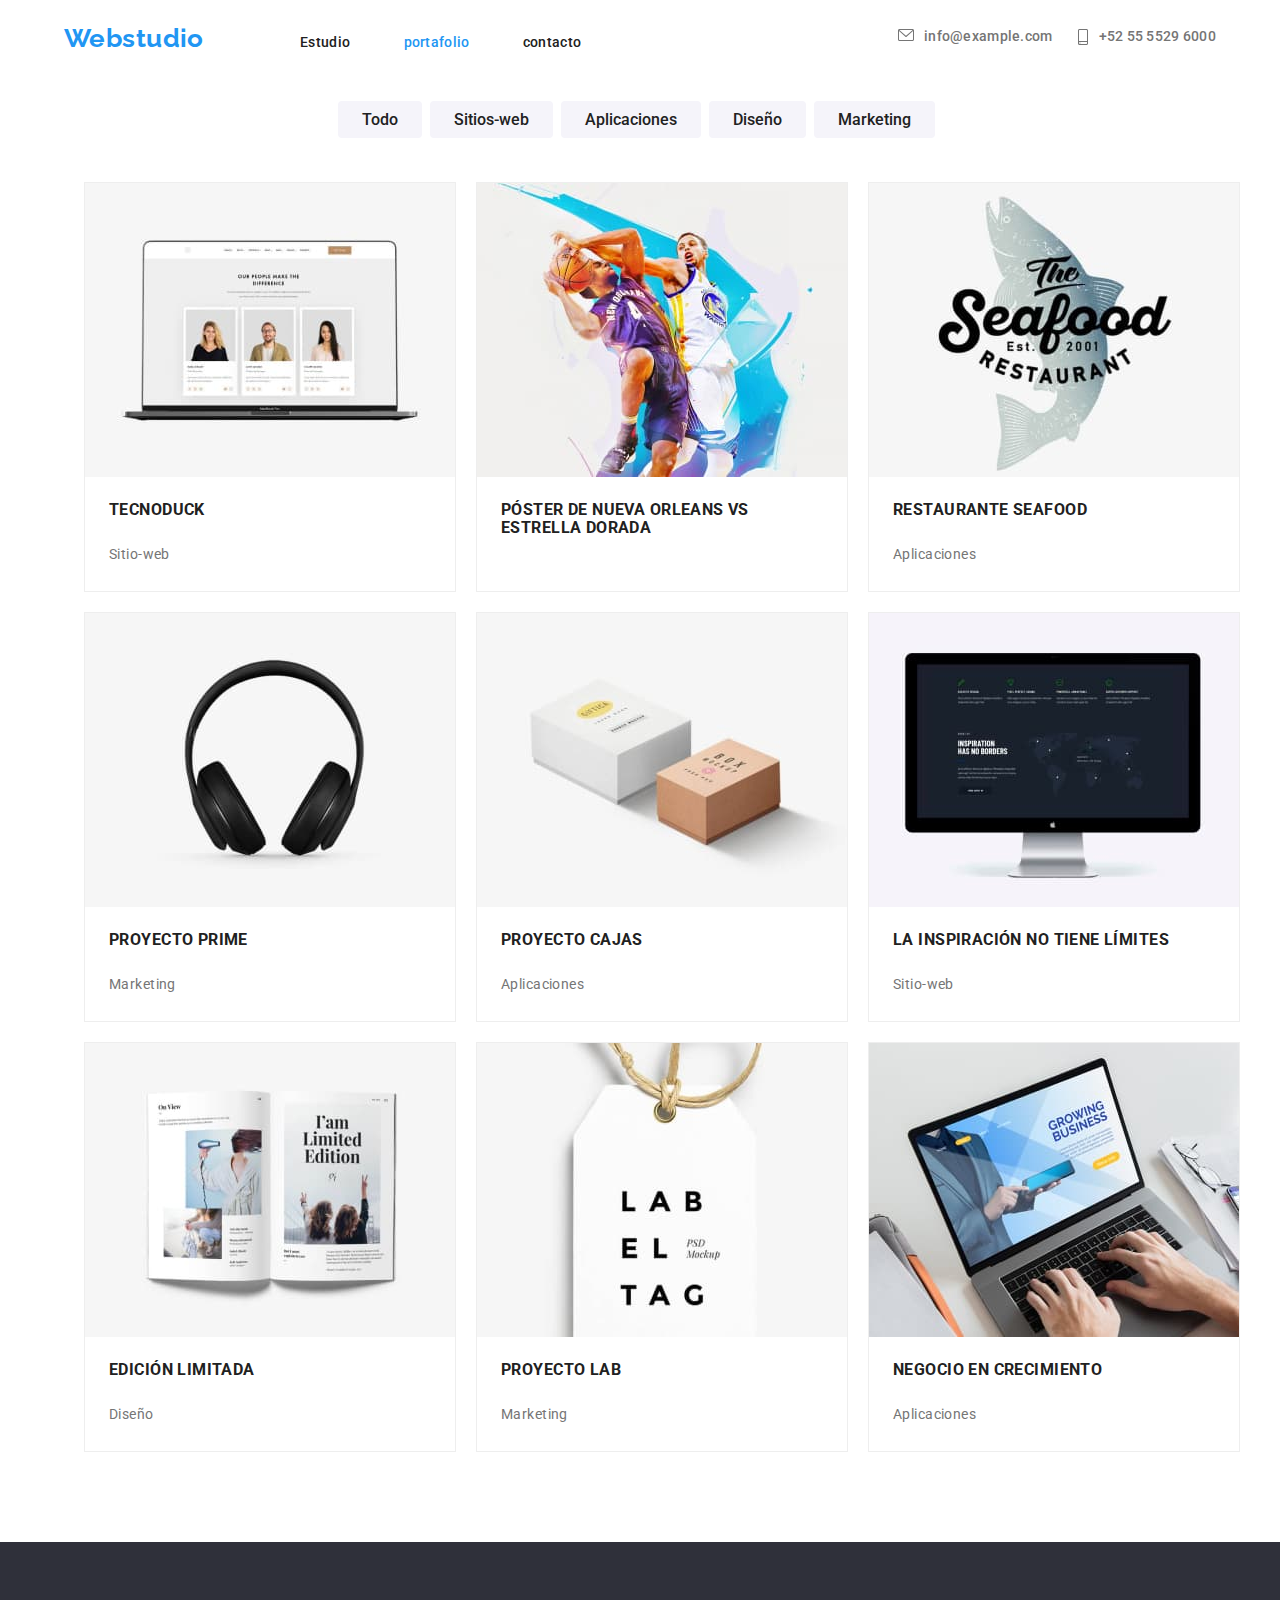
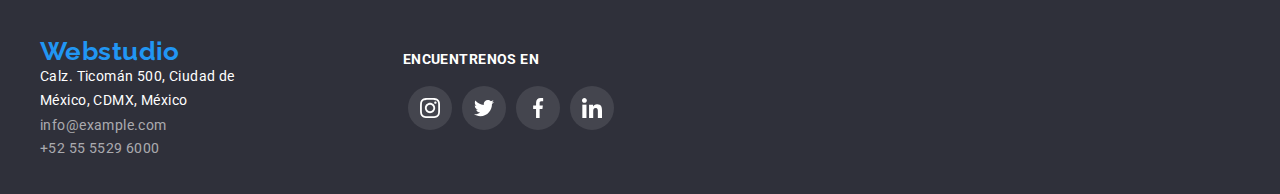
==== commit fdcb8e10: "boton active" ====
--- a/portafolio.html
+++ b/portafolio.html
@@ -27,8 +27,8 @@
           <a class="WebStudio" href="#">Webstudio</a>
           <!-- menu -->
     
-          <a class="button active" href="./index.html">Estudio</a>
-          <a class="button" href="./portafolio.html">portafolio</a>
+          <a class="button" href="./index.html">Estudio</a>
+          <a class="button active" href="./portafolio.html">portafolio</a>
           <a class="button" href="">contacto</a>
         </nav>
     
